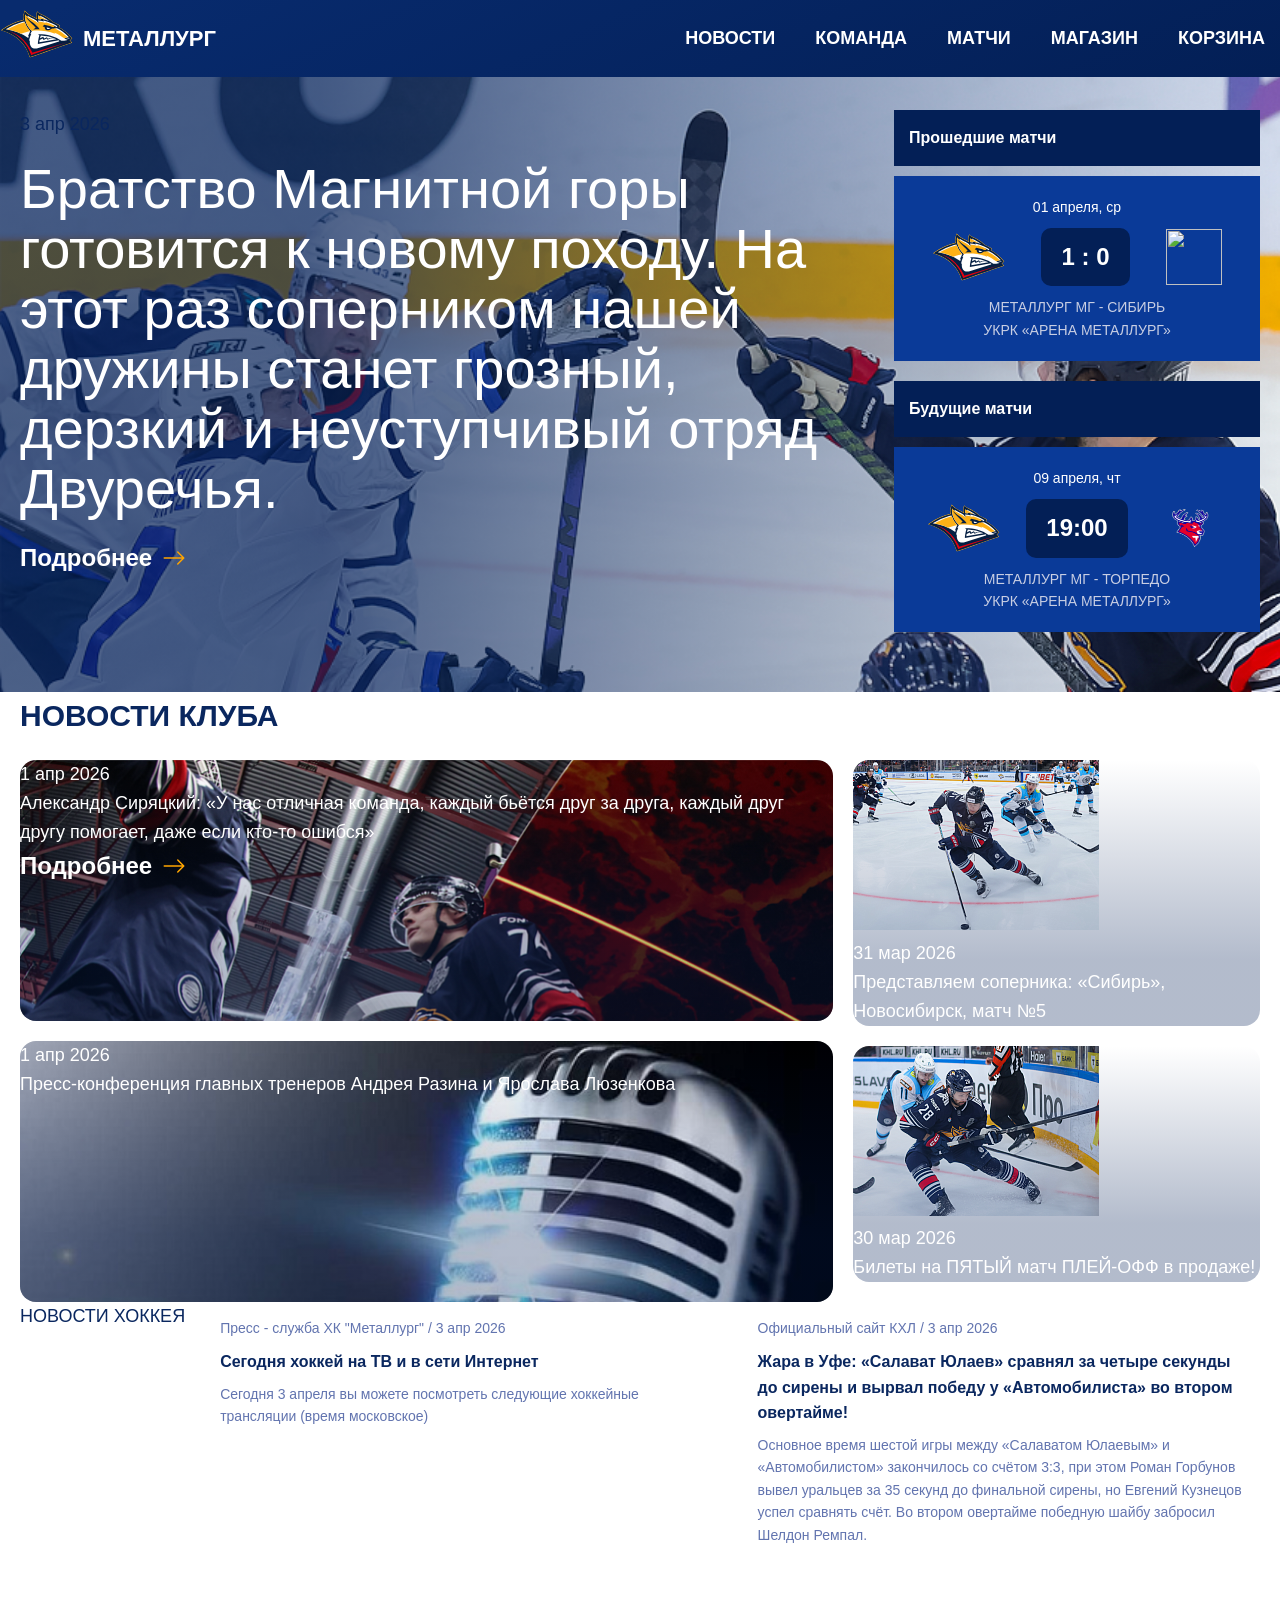
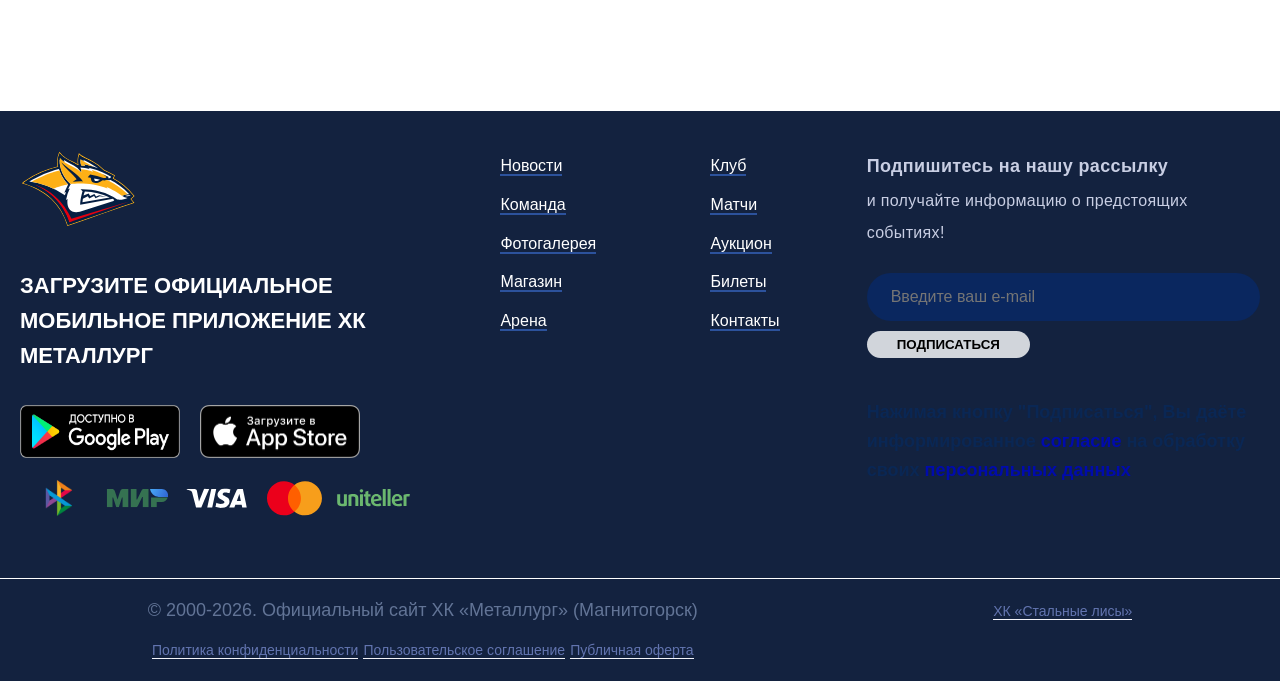
==== index.html @ 70564000 "init" ====
<!DOCTYPE html>
<html lang="en">
<head>
    <meta charset="UTF-8">
    <meta name="viewport" content="width=device-width, initial-scale=1.0">
       <title>ХК "Металург"</title>

    <link rel="shortcut icon" href="img/logo.ico" type="image/x-icon">

    <link rel="stylesheet" href="a.css">
</head>
<body>

    <header class="main-header">
        <div class="container header-container">
            <div class="logo-block">
                <a href="/a.html"><img src="img/logo.svg" width="73" height="48" alt="" class="logo"></a>
                <span class="logo-text">МЕТАЛЛУРГ</span>
            </div>

            <input type="checkbox" id="toggle-btn">
            <label for="toggle-btn">
                <span></span>
            </label>

            <nav>
                <ul class="listNav">
                    <li class="itemList"><a href="/index.html">Новости</a></li>
                    <li class="itemList"><a href="/team/team.html">Команда</a></li>
                    <li class="itemList"><a href="/">Матчи</a></li>
                    <li class="itemList"><a href="/">Магазин</a></li>
                    <li class="itemList"><a href="/">Корзина</a></li>
                </ul>
            </nav>
        </div>
    </header>

    <main>
        <section class="news">
            <div class="container container-news">
                <div class="news-left">
                    <p class="date">3 апр 2026</p>
                    <p class="title-news">Братство Магнитной горы готовится к новому походу. На этот раз соперником нашей дружины станет грозный, дерзкий и неуступчивый отряд Двуречья.</p>
                    <p class="more">Подробнее <svg xmlns="http://www.w3.org/2000/svg" width="24" height="24" fill="currentColor" class="more-arrow" viewBox="0 0 16 16">
                        <path fill-rule="evenodd" d="M1 8a.5.5 0 0 1 .5-.5h11.793l-3.147-3.146a.5.5 0 0 1 .708-.708l4 4a.5.5 0 0 1 0 .708l-4 4a.5.5 0 0 1-.708-.708L13.293 8.5H1.5A.5.5 0 0 1 1 8" />
                    </svg></p>
                </div>

                <div class="container-match">
                    <div class="block-title">Прошедшие матчи</div>
                    <div class="card">
                        <p class="date-match">01 апреля, ср</p>
                        <div class="logos">
                            <img src="img/logo.svg" width="73" height="48" alt="">
                            <div class="score">1 : 0</div>
                            <img src="https://metallurg.ru/upload/uf/9d6/27t4m9gd1ile70unt0tgv89vg79qhz44/team_14932_200.png" width="56" height="56" alt="">
                        </div>
                        <div class="block-team">
                            <p class="name">Металлург Мг - Сибирь</p>
                            <p class="place">УКРК «Арена Металлург»</p>
                        </div>
                    </div>

                    <div class="block-title">Будущие матчи</div>
                    <div class="card">
                        <p class="date-match">09 апреля, чт</p>
                        <div class="logos">
                            <img src="img/logo.svg" width="73" height="48" alt="">
                            <div class="time">19:00</div>
                            <img src="img/tor.png" width="73" height="48" alt="">
                        </div>
                        <div class="block-team">
                            <p class="name">Металлург Мг - ТОРПЕДО</p>
                            <p class="place">УКРК «Арена Металлург»</p>
                        </div>
                    </div>
                </div>
            </div>
            <div class="grad"></div>
        </section>

        <!-- Новости клуба -->
        <section class="news-club">
            <div class="container container-club">
                <h1 class="title-club">Новости клуба</h1>
                <div class="club-blocks">
                    <div class="left-block">
                        <div class="card-club">
                            <div class="grad2"></div>
                            <div class="info-card">
                                <p class="date">1 апр 2026</p>
                                <p class="description">Александр Сиряцкий: «У нас отличная команда, каждый бьётся друг за друга, каждый друг другу помогает, даже если кто-то ошибся»</p>
                                <p class="more">Подробнее <svg xmlns="http://www.w3.org/2000/svg" width="24" height="24" fill="currentColor" class="more-arrow" viewBox="0 0 16 16">
                                    <path fill-rule="evenodd" d="M1 8a.5.5 0 0 1 .5-.5h11.793l-3.147-3.146a.5.5 0 0 1 .708-.708l4 4a.5.5 0 0 1 0 .708l-4 4a.5.5 0 0 1-.708-.708L13.293 8.5H1.5A.5.5 0 0 1 1 8"/>
                                </svg></p>
                            </div>
                        </div>

                        <div class="card-club2">
                            <div class="grad2"></div>
                            <div class="info-card">
                                <p class="date">1 апр 2026</p>
                                <p class="description">Пресс-конференция главных тренеров Андрея Разина и Ярослава Люзенкова</p>
                            </div>
                        </div>
                    </div>

                    <div class="right-block">
                        <div class="card-club-right">
                            <div class="block-club">
                                <img src="img/bg-card3.png" width="246" height="170" alt="">
                                <div class="grad-club"></div>
                            </div>
                            <div class="info-card-club">
                                <p class="date-club">31 мар 2026</p>
                                <div class="description-club">Представляем соперника: «Сибирь», Новосибирск, матч №5</div>
                            </div>
                        </div>
                        <div class="card-club-right">
                            <div class="block-club">
                                <img src="img/bg-card4.png" width="246" height="170" alt="">
                                <div class="grad-club"></div>
                            </div>
                            <div class="info-card-club">
                                <p class="date-club">30 мар 2026</p>
                                <div class="description-club">Билеты на ПЯТЫЙ матч ПЛЕЙ-ОФФ в продаже!</div>
                            </div>
                        </div>
                    </div>
                </div>
            </div>
        </section>

        <!-- Новости хоккея -->
        <section class="hockey">
            <div class="container news-hockey">
                <p class="news-title">НОВОСТИ ХОККЕЯ</p>
                <ul>
                    <li class="source-text">Пресс - служба ХК "Металлург" / 3 апр 2026 </li>
                    <li class="name-news">Сегодня хоккей на ТВ и в сети Интернет </li>
                    <li class="description-text">Сегодня 3 апреля вы можете посмотреть следующие хоккейные трансляции (время московское)</li>
                </ul>
                <ul>
                    <li class="source-text">Официальный сайт КХЛ / 3 апр 2026 </li>
                    <li class="name-news">Жара в Уфе: «Салават Юлаев» сравнял за четыре секунды до сирены и вырвал победу у «Автомобилиста» во втором овертайме! </li>
                    <li class="description-text">Основное время шестой игры между «Салаватом Юлаевым» и «Автомобилистом» закончилось со счётом 3:3, при этом Роман Горбунов вывел уральцев за 35 секунд до финальной сирены, но Евгений Кузнецов успел сравнять счёт. Во втором овертайме победную шайбу забросил Шелдон Ремпал.</li>
                </ul>
            </div>
        </section>
    </main>

   <footer class="footer">
        <div class="footer-container">

            <!-- Левая колонка: Лого и Приложения -->
            <div class="footer-brand">
                <img src="img/logo.svg" alt="Logo" width="116" height="76" class="footer-logo">
                <p class="brand-text">ЗАГРУЗИТЕ ОФИЦИАЛЬНОЕ МОБИЛЬНОЕ ПРИЛОЖЕНИЕ ХК МЕТАЛЛУРГ</p>
                <div class="app-buttons">
                    <a href="https://play.google.com/store/apps/details?id=ru.xpage.mobile.metallurg" target="_blank"
                        class="google"><img src="img/google-play.png" width="160" height="53" alt="Google Play"></a>
                    <a href="https://apps.apple.com/us/app/%D1%85%D0%BA-%D0%BC%D0%B5%D1%82%D0%B0%D0%BB%D0%BB%D1%83%D1%80%D0%B3/id6744395595"
                        target="_blank"><img src="img/app-store.png" width="160" height="53" alt="App Store"></a>
                </div>
                <div class="payment-icons">
                    <a href="https://sbp.nspk.ru/" target="_blank"><img src="img/sbp.png" width="74" height="62"
                            alt="Мир"></a>
                    <a href="https://uniteller.ru/" target="_blank"><img src="img/mir.svg" width="74" height="62"
                            alt="Мир"></a>
                    <a href="https://uniteller.ru/" target="_blank"><img src="img/visa.svg" width="74" height="62"
                            alt="Visa"></a>
                    <a href="https://uniteller.ru/" target="_blank"><img src="img/mastercard.svg" width="74" height="62"
                            alt="Mastercard"></a>
                    <a href="https://uniteller.ru/" target="_blank"><img src="img/uniteller.svg" width="74" height="62"
                            alt="Mastercard"></a>
                </div>
            </div>


            <nav class="footer-nav">
                <ul class="nav-list">
                    <li><a href="#">Новости</a></li>
                    <li><a href="#">Команда</a></li>
                    <li><a href="#">Фотогалерея</a></li>
                    <li><a href="#">Магазин</a></li>
                    <li><a href="#">Арена</a></li>
                </ul>
                <ul class="nav-list">
                    <li><a href="#">Клуб</a></li>
                    <li><a href="#">Матчи</a></li>
                    <li><a href="#">Аукцион</a></li>
                    <li><a href="#">Билеты</a></li>
                    <li><a href="#">Контакты</a></li>
                </ul>
            </nav>


            <div class="footer-subscribe">
                <h3>Подпишитесь на нашу рассылку</h3>
                <p>и получайте информацию о предстоящих событиях!</p>
                <form class="subscribe-form">
                    <input type="email" placeholder="Введите ваш e-mail">
                    <button type="submit">ПОДПИСАТЬСЯ</button>
                </form>



                <span class="text-footer">
                    Нажимая кнопку "Подписаться", Вы даёте информированное <span class="bold">согласие</span>
                    на обработку<br> своих <span class="bold">персональных данных</span>
                </span>

            </div>

        </div>

        <div class="info-footer">

            <div>
                <p>
                    © 2000-2026. Официальный сайт ХК «Металлург» (Магнитогорск) </p>
                
                    <a href="https://metallurg.ru/upload/modules/xpage.settings/9e9/6fr0n2tbo2uhag11tm69w61l91g4jjwk/%D0%9F%D0%9E%D0%9B%D0%98%D0%A2%D0%98%D0%9A%D0%90_%D0%9A%D0%9E%D0%9D%D0%A4%D0%98%D0%94%D0%95%D0%9D%D0%A6%D0%98%D0%90%D0%9B%D0%AC%D0%9D%D0%9E%D0%A1%D0%A2%D0%98_%D0%90%D0%9D%D0%9E_%D0%A5%D0%9A%D0%9C.pdf" target="_blank" class="link">Политика конфиденциальности</a>

                    <a href="https://metallurg.ru/upload/modules/xpage.settings/e9b/rfgg61vh53rtmilmlkfkwrv2vg0e5y5q/%D0%9F%D0%BE%D0%BB%D1%8C%D0%B7%D0%BE%D0%B2%D0%B0%D1%82%D0%B5%D0%BB%D1%8C%D1%81%D0%BA%D0%BE%D0%B5_%D1%81%D0%BE%D0%B3%D0%BB%D0%B0%D1%88%D0%B5%D0%BD%D0%B8%D0%B5_%D0%90%D0%9D%D0%9E_%D0%A5%D0%9A%D0%9C.pdf" target="_blank" class="link">Пользовательское соглашение</a>

                    <a href="https://metallurg.ru/upload/modules/xpage.settings/a62/m5tzdfgqek2qt8snxfvxb0h06fpjk118/%D0%9F%D1%83%D0%B1%D0%BB%D0%B8%D1%87%D0%BD%D0%B0%D1%8F%20%D0%BE%D1%84%D0%B5%D1%80%D1%82%D0%B0%20%D0%90%D0%9D%D0%9E%20%D0%A5%D0%9A%D0%9C.pdf" target="_blank" class="link">Публичная оферта</a>
            </div>
            

            <div>
                <p>
                    
                
                    <a href="https://mhl.metallurg.ru/" target="_blank" class="link">ХК «Стальные лисы»</a>
            </div>

           

        </div>

    </footer>
    
</body>
</html>
---- a.css ----
/* ==================== Сброс и базовые стили ==================== */
* {
    margin: 0;
    padding: 0;
    box-sizing: border-box;
    list-style: none;
    text-decoration: none;
}

html {
    scroll-behavior: smooth;
}

body {
    font-family: Arial, sans-serif;
    font-size: 18px;
    line-height: 1.6;
    color: #0A275F;
}

/* ==================== Контейнер ==================== */
.container {
    max-width: 1500px;
    width: 100%;
    margin: 0 auto;
    padding: 0 20px;
}

/* ==================== Хедер ==================== */
.main-header {
    background: linear-gradient(335.97deg, #031F56 0.64%, #082B6E 95.19%);
    position: fixed;
    top: 0;
    left: 0;
    right: 0;
    z-index: 999;
}

.header-container {
    display: flex;
    justify-content: space-between;
    align-items: center;
    padding: 10px 0;
}

.logo-block {
    display: flex;
    align-items: center;
}

.logo-text {
    color: #fff;
    font-weight: 800;
    font-size: 22px;
    margin-left: 10px;
}

.listNav {
    display: flex;
    gap: 10px;
}

.itemList a {
    color: #fff;
    padding: 10px 15px;
    display: block;
    text-transform: uppercase;
    font-weight: 600;
    transition: 0.3s;
}

.itemList a:hover {
    background-color: #085EE8;
    border-radius: 4px;
}

/* ==================== Бургер-меню ==================== */
#toggle-btn {
    display: none;
}

label[for="toggle-btn"] {
    display: none;
    cursor: pointer;
    width: 30px;
    height: 25px;
    position: relative;
    z-index: 1000;
}

label[for="toggle-btn"] span,
label[for="toggle-btn"] span::before,
label[for="toggle-btn"] span::after {
    display: block;
    position: absolute;
    height: 3px;
    width: 100%;
    background-color: #fff;
    border-radius: 2px;
    transition: 0.3s;
    content: '';
}

label[for="toggle-btn"] span {
    top: 50%;
    transform: translateY(-50%);
}

label[for="toggle-btn"] span::before {
    top: -10px;
}

label[for="toggle-btn"] span::after {
    top: 10px;
}

/* Бургер актив */
#toggle-btn:checked+label span {
    background: transparent;
}

#toggle-btn:checked+label span::before {
    transform: rotate(45deg) translate(5px, 5px);
}

#toggle-btn:checked+label span::after {
    transform: rotate(-45deg) translate(5px, -5px);
}

/* ==================== Новости ==================== */
.news {
    background-image: url(img/bg-news.png);
    background-size: cover;
    background-repeat: no-repeat;
    position: relative;
    margin-top: 70px;
    padding: 40px 0;
}

.grad {
    position: absolute;
    inset: 0;
    background: linear-gradient(90deg, rgba(3, 31, 86, 0.7) 25%, rgba(30, 65, 136, 0) 100%);
    pointer-events: none;
    z-index: 10;
}

.container-news {
    display: flex;
    justify-content: space-between;
    gap: 20px;
    position: relative;
    z-index: 20;
}

.news-left {
    flex: 1 1 600px;
}

.title-news {
    font-size: 56px;
    line-height: 60px;
    color: #fff;
    margin: 20px 0;
}

.more {
    color: #fff;
    font-weight: 700;
    font-size: 24px;
    display: flex;
    align-items: center;
    cursor: pointer;
    transition: 0.3s;
}

.more:hover {
    color: orange;
}

.more-arrow {
    margin-left: 10px;
    color: orange;
    transition: 0.3s;
}

.container-match {
    flex: 0 0 366px;
}

.block-title {
    background-color: #031F56;
    color: #fff;
    font-size: 16px;
    font-weight: 600;
    padding: 15px;
    margin-bottom: 10px;
}

.card {
    background-color: #0A3A98;
    padding: 20px;
    margin-bottom: 20px;
}

.date-match {
    color: #fff;
    text-align: center;
    font-size: 14px;
}

.logos {
    display: flex;
    justify-content: space-around;
    align-items: center;
    margin: 10px 0;
}

.score,
.time {
    background-color: #031F56;
    color: #fff;
    padding: 10px 20px;
    font-weight: 800;
    font-size: 24px;
    border-radius: 10px;
    text-align: center;
}

.name,
.place {
    text-align: center;
    color: #c8cee3;
    font-size: 14px;
    text-transform: uppercase;
}

/* ==================== Новости клуба ==================== */
.container-club .club-blocks {
    display: grid;
    grid-template-columns: 2fr 1fr;
    /* Левая большая колонка, правая маленькая */
    grid-template-rows: repeat(2, auto);
    gap: 20px;
}

.left-block {
    grid-row: 1 / span 2;
    display: flex;
    flex-direction: column;
    gap: 20px;
}

.right-block {
    display: flex;
    flex-direction: column;
    gap: 20px;
}

.card-club{
    background-image: url(img/bg-card.png);
    height: 100%;
    background-repeat: no-repeat;
    background-size: cover;
}

.card-club2{
    background-image: url(img/bg-card2.jpg);
    height: 100%;
    background-repeat: no-repeat;
    background-size: cover;
}
.card-club,
.card-club2,
.card-club-right {
    width: 100%;
    border-radius: 16px;
    overflow: hidden;
    position: relative;
    cursor: pointer;
}

.grad2,
.grad-club {
    position: absolute;
    inset: 0;
    background: linear-gradient(360deg, rgba(3, 31, 86, 0.3) 25%, rgba(30, 65, 136, 0) 100%);
    z-index: 10;
}

.info-card,
.info-card-club {
    position: relative;
    z-index: 20;
    color: #fff;
}

.title-club {
    font-size: 30px;
    font-weight: 700;
    margin-bottom: 20px;
    text-transform: uppercase;
}

/* ==================== Новости хоккея ==================== */
.news-hockey {
    display: flex;
    gap: 20px;
    flex-wrap: wrap;
}

.news-hockey ul {
    flex: 1 1 300px;
    background-color: #fff;
    padding: 15px;
    border-radius: 8px;
    cursor: pointer;
}

.source-text {
    font-size: 14px;
    color: #6274af;
    margin-bottom: 10px;
}

.name-news {
    font-size: 16px;
    font-weight: 600;
    color: #0a275f;
    margin-bottom: 8px;
}

.description-text {
    font-size: 14px;
    color: #6274af;
}

/* ==================== Подвал ==================== */
.footer {
  background-color: #13223F; 
  color: #ffffff;

  font-family: Arial, sans-serif;
  margin-top: 150px;
}

.footer-container {
  padding: 40px 20px;

  max-width: 1500px;
  margin: 0 auto;
  display: flex;
  justify-content: space-between;
  flex-wrap: wrap;
  gap: 30px;
}


.footer-brand, .footer-nav, .footer-subscribe {
  flex: 1;
  min-width: 250px;
}

.brand-text{
    font-weight: 600;
    color: #fff;
    font-size: 22px;
    margin:32px 0px ;
}


.footer-nav {
  display: flex;
  justify-content: space-around;
}

.app-buttons{
    display: flex;
    align-items: center;
}

.payment-icons{
    display: flex;
    align-items: center;
    justify-content: space-around;
    flex-wrap: wrap;
}

.nav-list {
  list-style: none;
  padding: 0;
}

.nav-list li {
  margin-bottom: 10px;
}

.nav-list a {
  color: #fff;
  text-decoration: none;
  font-size: 16px;
  border-bottom: 2px solid #2c529c;
  font-weight: 400;
  margin-top: 28px;
  transition: 300ms;
}

.nav-list a:last-child{
    margin-top: 0;
}

.nav-list a:hover{
    color: orange;
    border: none;
}

.footer-subscribe h3{
    margin-bottom: 4px;
    font-family: "Grotesk regular-free", sans-serif;
    font-size: 18px;
    line-height: 30px;
    letter-spacing: 0.02em;
    color: rgb(200, 206, 227);
}

.footer-subscribe p{
    margin-bottom: 24px;
    font-family: "Grotesk regular-free", sans-serif;
    font-size: 16px;
    line-height: 32px;
    color: rgb(200, 206, 227);
    letter-spacing: 0.02em;
}

.subscribe-form {

  display: flex;
  flex-wrap: wrap;
  
  gap: 10px;
  margin-top: 15px;
  margin-bottom: 40px;
}

.subscribe-form input {
  width: 472px;
    height: 48px;
    padding: 0px 24px;
    background-color: rgb(10, 39, 95);
    border-radius: 61px;
    border: none;
    outline: none;
    color: rgb(255, 255, 255);
    font-size: 16px;
    line-height: 26px;
    font-family: "Grotesk regular-free", sans-serif;
    transition: 500ms;
    
}

.subscribe-form input:hover{
  

    border: 1px solid #6274AF;
}


.subscribe-form button {
  padding: 6px 30px;
  border-radius: 20px;
  border: none;
  background-color: #d1d5db; 
  cursor: pointer;
  font-weight: bold;
}






.text-footer{
    
    color: #0A2754;
    font-weight: 900;
}


.bold{
    color: #000BAC;
}

.google{
    margin-right: 20px;
}

.info-footer{
    padding: 17px 0px;
    border-top: 1px solid;
    display: flex;
    justify-content: space-around;
    align-items: start;
    flex-wrap: wrap;text-align: center;
}


.info-footer div p{
    color: #627496;
    margin-bottom: 10px;
}

.link{
    background-image: linear-gradient(linear, left top, left bottom, from(#6274af), to(#6274af));
    transition: 300ms;
    color: #6274af;
    font-size: 14px;
    font-weight: 400;
    border-bottom: 1px solid #F4F5FB;
}

.link:hover{
    color: #F4F5FB;
}

/* ==================== Адаптив ==================== */
@media (max-width: 1250px) {
    .listNav {
        display: none;
        flex-direction: column;
        position: absolute;
        top: 70px;
        right: 0;
        width: 100%;
        background: #031F56;
        text-align: center;
    }

    #toggle-btn:checked+label+nav .listNav {
        display: flex;
    }

    label[for="toggle-btn"] {
        display: block;
    }

    .container-news,
    .container-club,
    .news-hockey {
        display: flex;
        flex-direction: column;
    }

    .container-match,
    .news-left,
    .left-block,
    .right-block {
        flex: 1 1 100%;
        grid-row: auto;
        
    }
}

@media (max-width: 768px) {
    .title-news {
        font-size: 24px;
    }

    .more {
        font-size: 18px;
    }

    .description,
    .description-club {
        font-size: 16px;
    }

    .score,
    .time {
        font-size: 20px;
        padding: 8px 15px;
    }


}

/* ==================== Новости клуба: сетка ==================== */
.container-club .club-blocks {
    display: grid;
    grid-template-columns: 2fr 1fr; /* Большая колонка слева, маленькая справа */
    grid-template-rows: repeat(2, auto);
    gap: 20px;
}

/* Левая большая карточка */
.left-block {
    grid-row: 1 / span 2; /* занимает две строки */
    display: flex;
    flex-direction: column;
    gap: 20px;
}

/* Правая колонка с маленькими карточками */
.right-block {
    display: flex;
    flex-direction: column;
    gap: 20px;
}

/* ==================== Адаптив ==================== */
@media (max-width: 992px) {
    .container-club .club-blocks {
        display: flex;
        flex-direction: column; /* все карточки вертикально */
        gap: 20px;
    }

    .left-block, .right-block {
        grid-row: auto; /* сбрасываем grid */
        flex: 1 1 100%; /* растягиваем на всю ширину */
    }

    .card-club, .card-club2, .card-club-right {
        width: 100%; /* каждая карточка во всю ширину */
    }
}
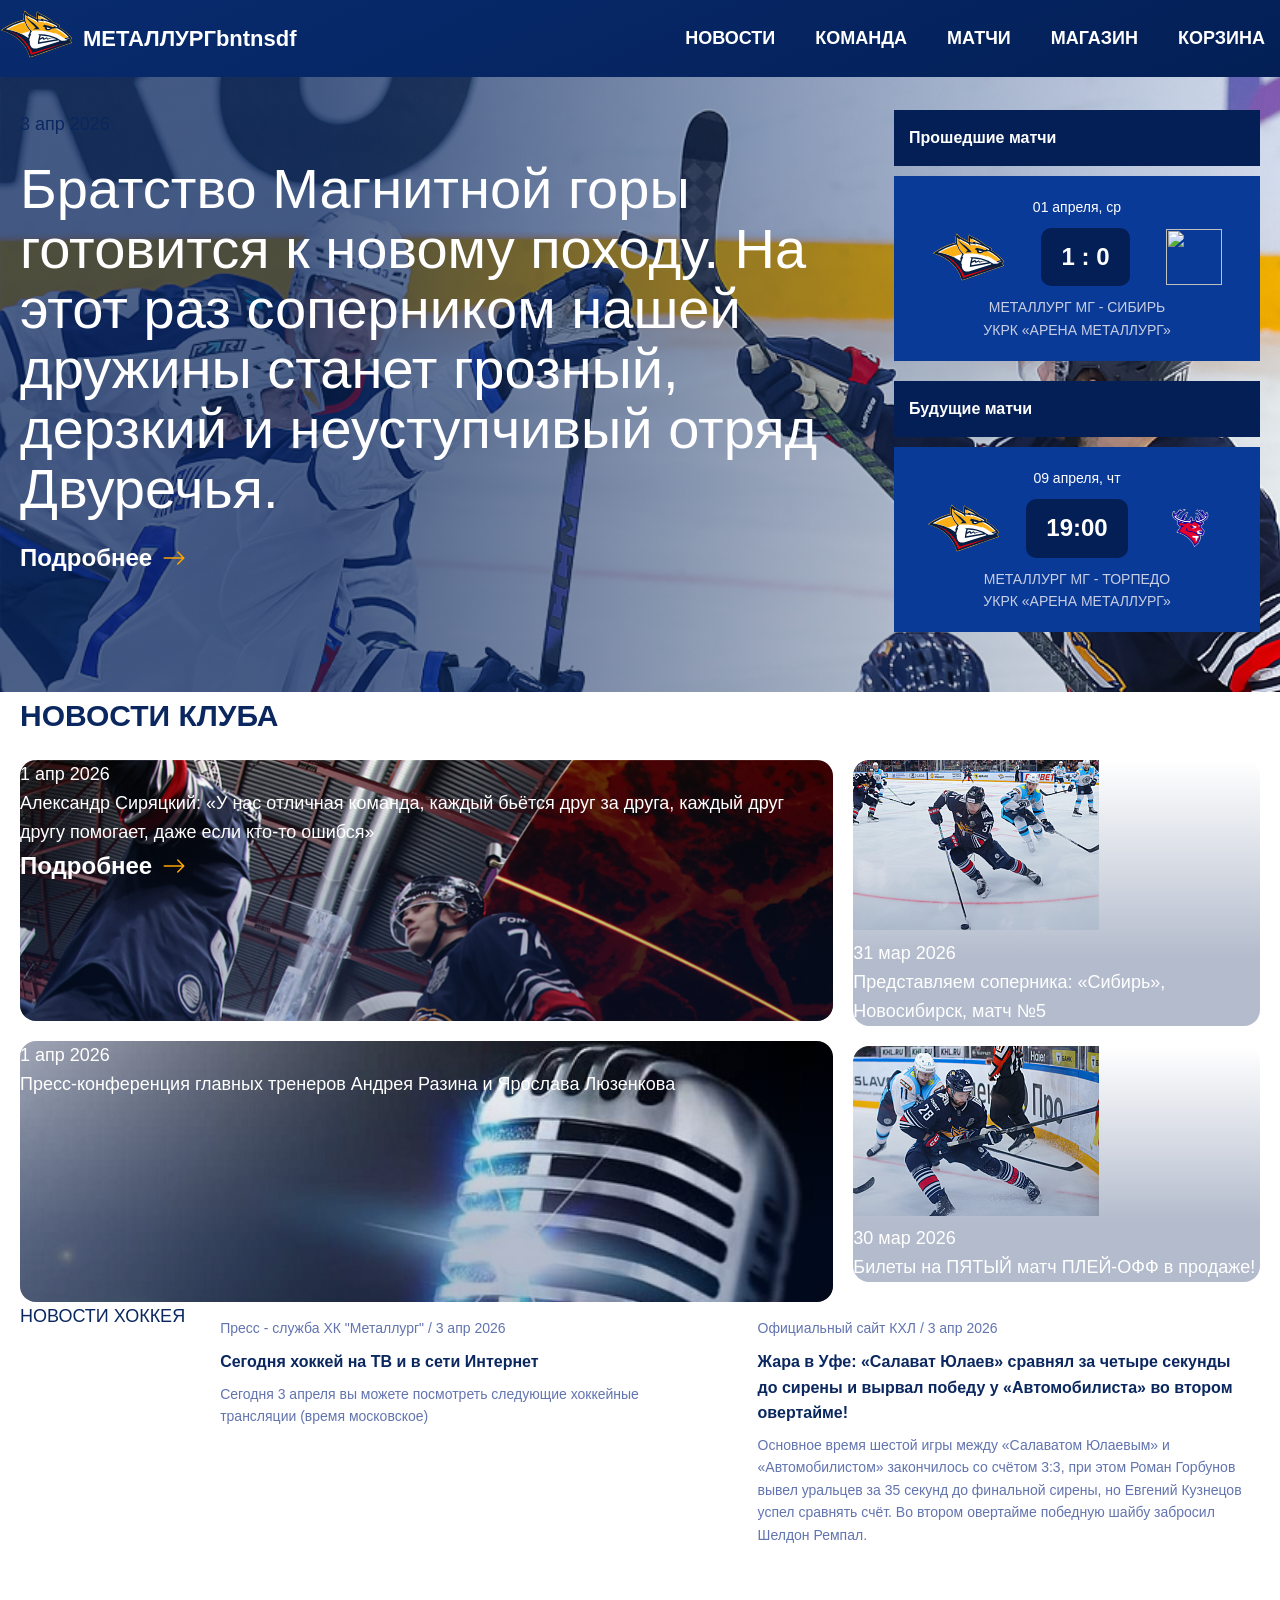
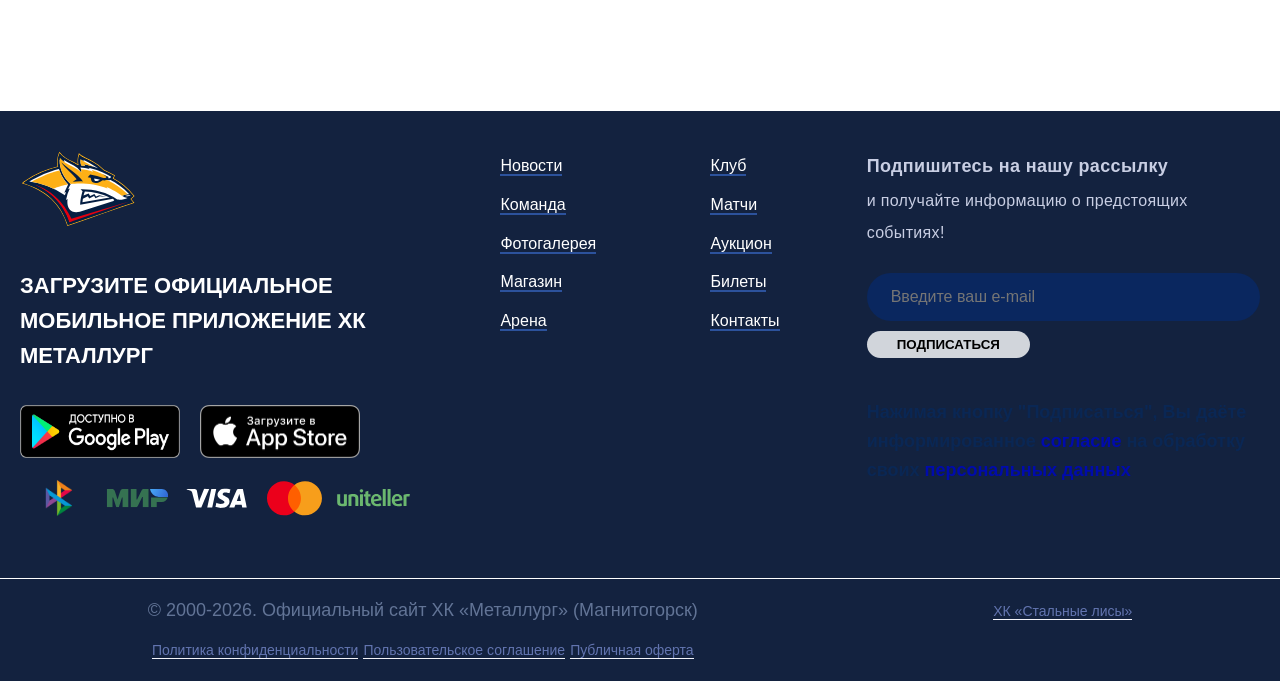
==== commit 36c98a36: "test" ====
--- a/index.html
+++ b/index.html
@@ -14,8 +14,8 @@
     <header class="main-header">
         <div class="container header-container">
             <div class="logo-block">
-                <a href="/a.html"><img src="img/logo.svg" width="73" height="48" alt="" class="logo"></a>
-                <span class="logo-text">МЕТАЛЛУРГ</span>
+                <a href="./index.html"><img src="img/logo.svg" width="73" height="48" alt="" class="logo"></a>
+                <span class="logo-text">МЕТАЛЛУРГbntnsdf</span>
             </div>
 
             <input type="checkbox" id="toggle-btn">
@@ -25,10 +25,10 @@
 
             <nav>
                 <ul class="listNav">
-                    <li class="itemList"><a href="/index.html">Новости</a></li>
-                    <li class="itemList"><a href="/team/team.html">Команда</a></li>
-                    <li class="itemList"><a href="/">Матчи</a></li>
-                    <li class="itemList"><a href="/">Магазин</a></li>
+                    <li class="itemList"><a href="./index.html">Новости</a></li>
+                    <li class="itemList"><a href="./team/team.html">Команда</a></li>
+                    <li class="itemList"><a href="./match/match.html">Матчи</a></li>
+                    <li class="itemList"><a href="./store/store.html">Магазин</a></li>
                     <li class="itemList"><a href="/">Корзина</a></li>
                 </ul>
             </nav>
--- a/a.css
+++ b/a.css
@@ -523,7 +523,7 @@
 }
 
 /* ==================== Адаптив ==================== */
-@media (max-width: 1250px) {
+@media (max-width: 950px) {
     .listNav {
         display: none;
         flex-direction: column;
@@ -541,6 +541,8 @@
 
     label[for="toggle-btn"] {
         display: block;
+        position: absolute;
+        right: 40px;
     }
 
     .container-news,
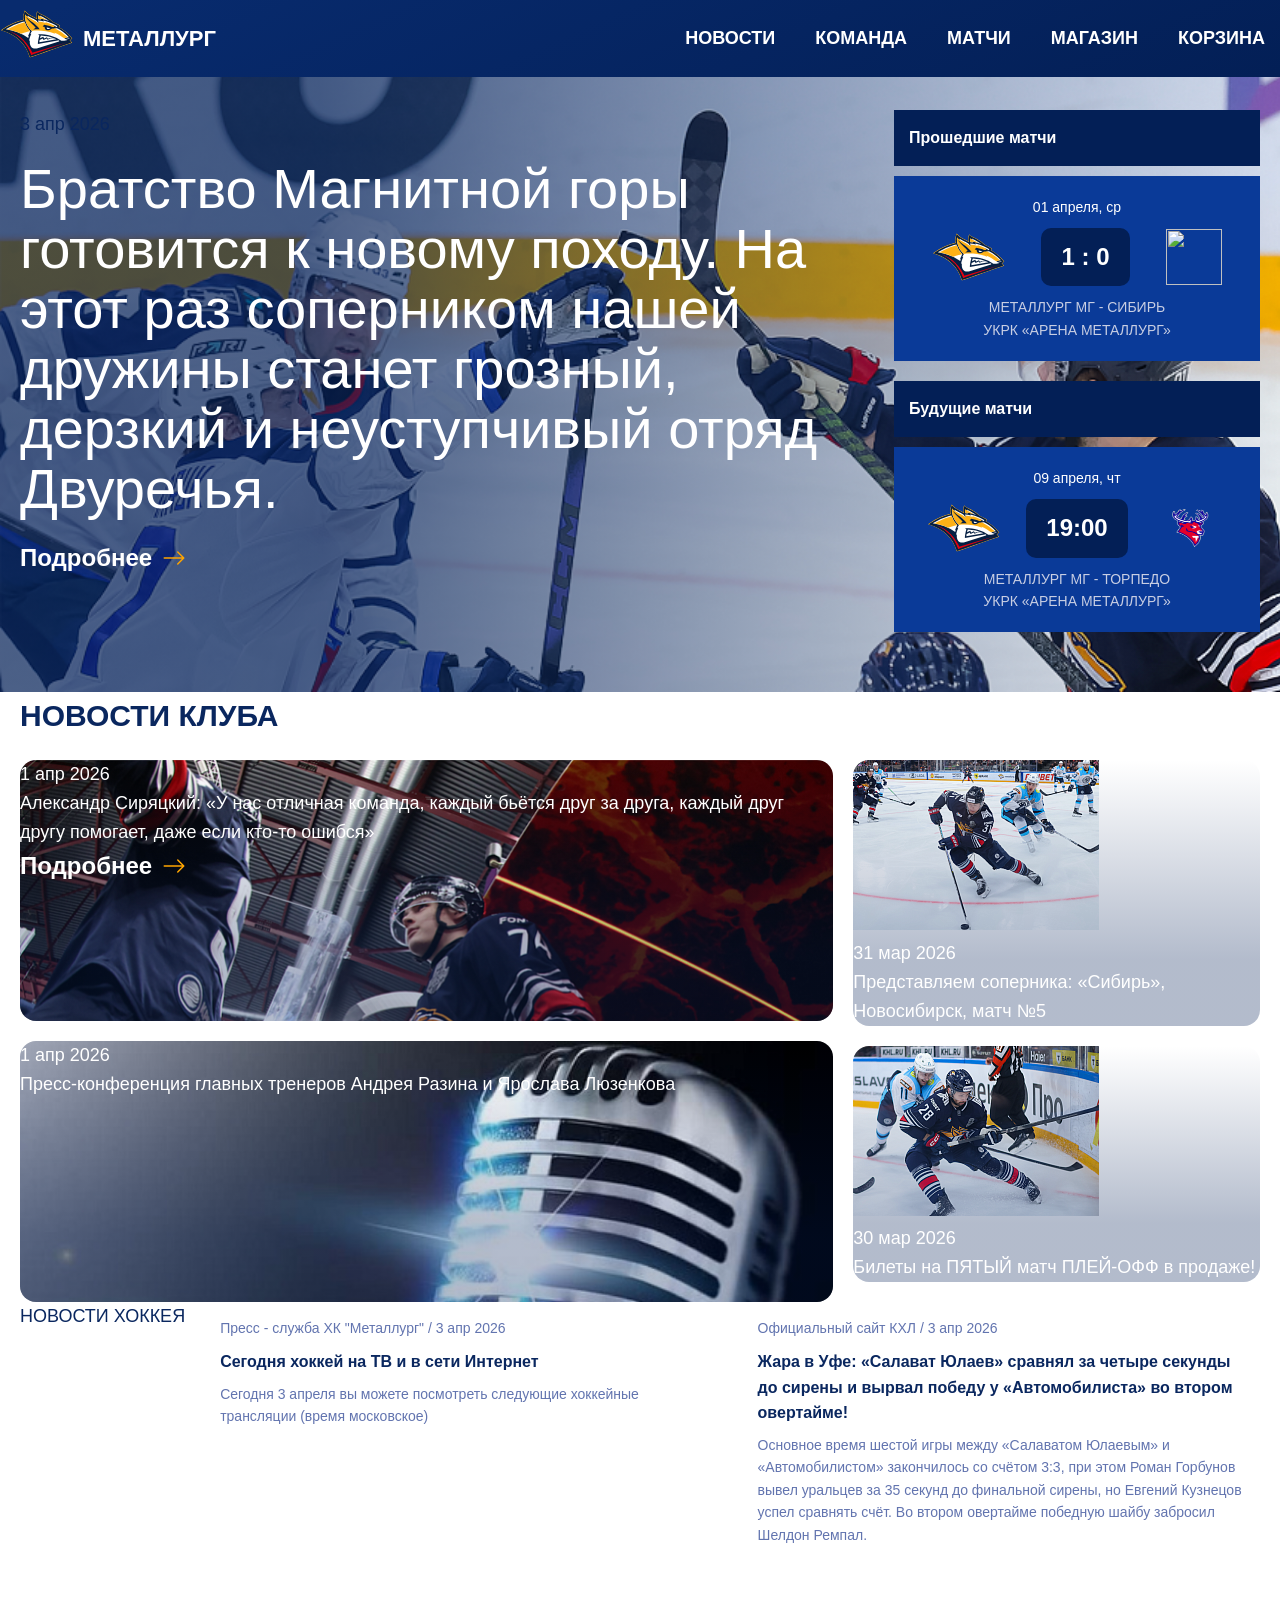
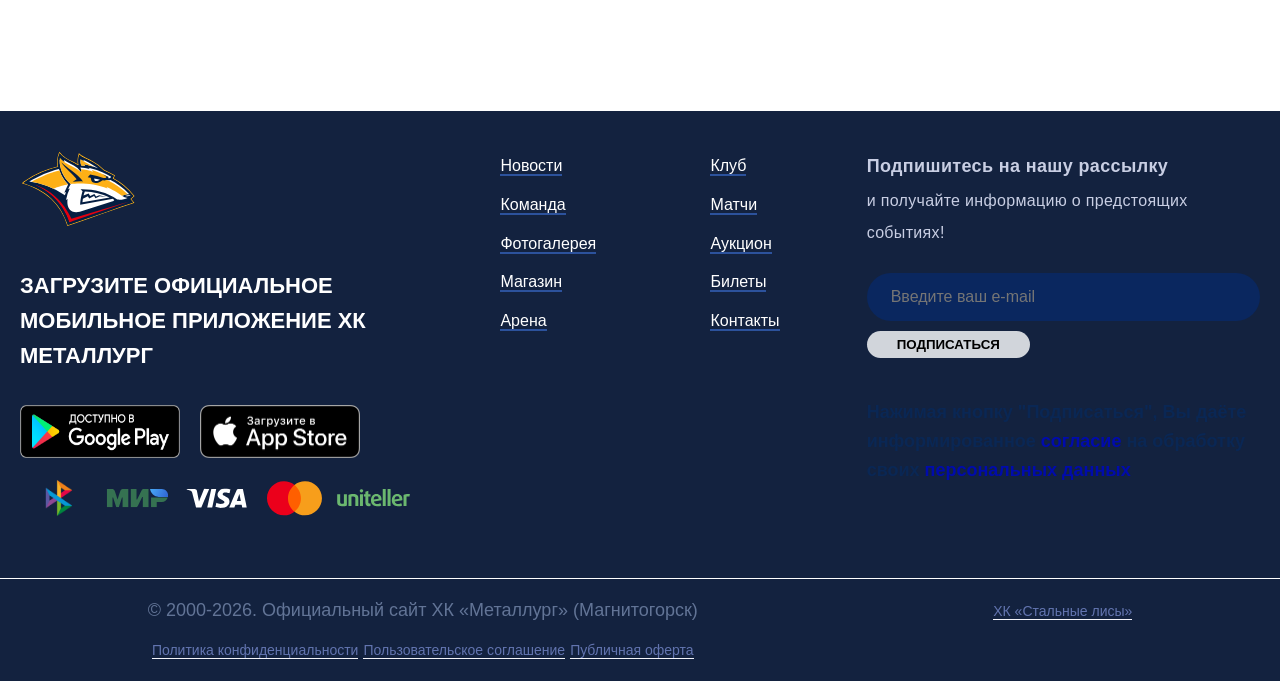
==== commit 3093c608: "add basket page" ====
--- a/index.html
+++ b/index.html
@@ -15,7 +15,7 @@
         <div class="container header-container">
             <div class="logo-block">
                 <a href="./index.html"><img src="img/logo.svg" width="73" height="48" alt="" class="logo"></a>
-                <span class="logo-text">МЕТАЛЛУРГbntnsdf</span>
+                <span class="logo-text">МЕТАЛЛУРГ</span>
             </div>
 
             <input type="checkbox" id="toggle-btn">
@@ -29,7 +29,7 @@
                     <li class="itemList"><a href="./team/team.html">Команда</a></li>
                     <li class="itemList"><a href="./match/match.html">Матчи</a></li>
                     <li class="itemList"><a href="./store/store.html">Магазин</a></li>
-                    <li class="itemList"><a href="/">Корзина</a></li>
+                    <li class="itemList"><a href="./basket/basket.html">Корзина</a></li>
                 </ul>
             </nav>
         </div>
